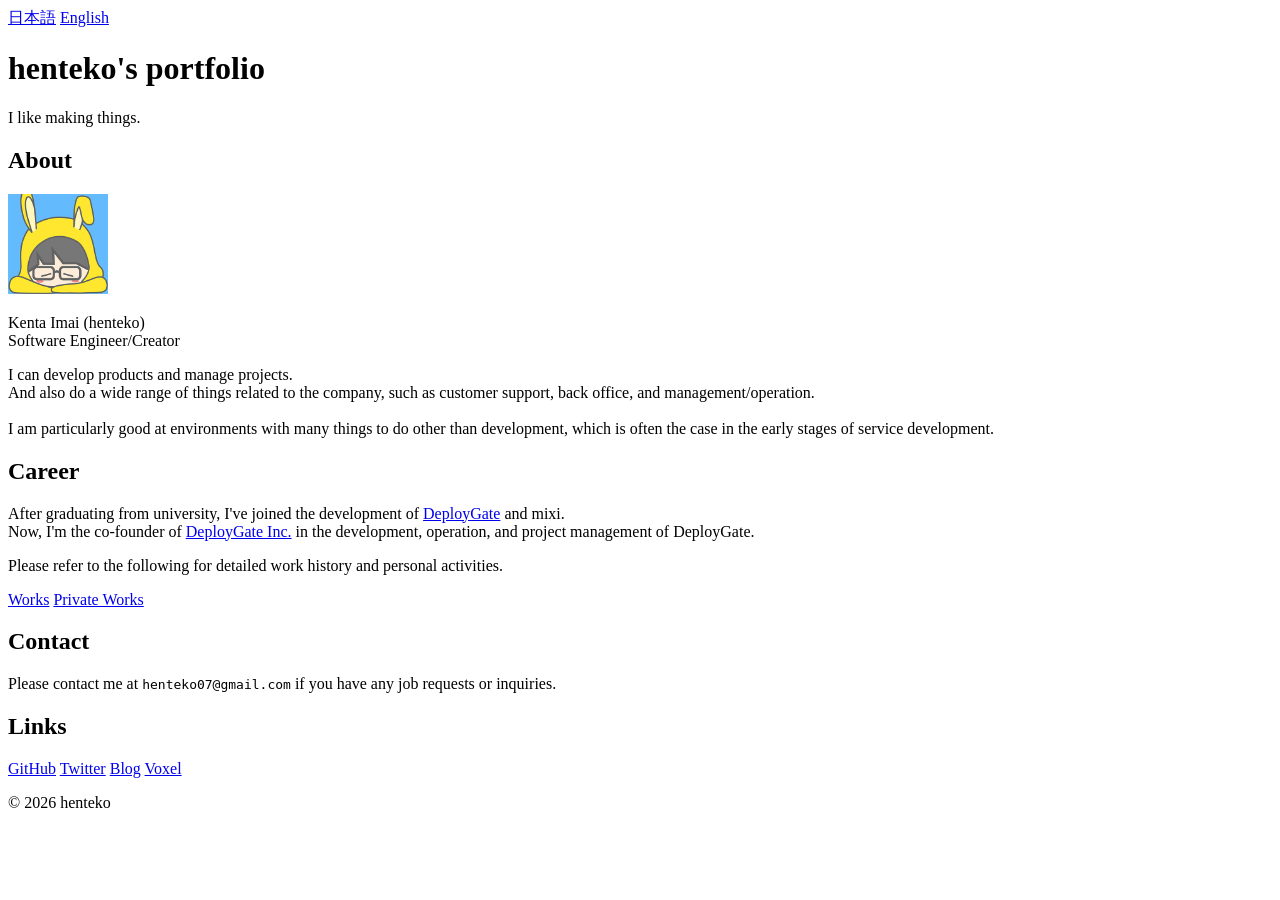
==== en/index.html @ 44bbf80c "indexの英訳追加" ====
<!DOCTYPE html>
<html lang="ja">
<head>
    <meta charset="UTF-8">
    <meta name="viewport" content="width=device-width, initial-scale=1.0">
    <meta property="og:url" content="https://henteko07.com/">
    <meta property="og:type" content="website">
    <meta property="og:image" content="https://henteko07.com/icon.png">
    <meta property="og:title" content="henteko's portfolio">
    <meta name="twitter:card" content="summary">
    <link rel="stylesheet" href="https://cdn.simplecss.org/simple.min.css">
    <title>henteko's portfolio</title>
</head>
<body>
  <header>
    <nav>
      <a href="/">日本語</a>
      <a href="/en">English</a>
    </nav>
    <h1>henteko's portfolio</h1>
    <p>I like making things.</p>
  </header>

  <main>
    <h2>About</h2>
    <p>
      <img src="/icon.png" width="100px" />
      <div>
        Kenta Imai (henteko)<br />
        Software Engineer/Creator
      </div>
    </p>
    <p>
      I can develop products and manage projects.<br />
      And also do a wide range of things related to the company, such as customer support, back office, and management/operation.<br/>
      <br/>
      I am particularly good at environments with many things to do other than development, which is often the case in the early stages of service development.
    </p>

    <h2>Career</h2>
    <p>
      After graduating from university, I've joined the development of <a href="https://deploygate.com/" target="_blank">DeployGate</a> and mixi.<br/>
      Now, I'm the co-founder of <a href="https://deploygate.com/about" target="_blank">DeployGate Inc.</a> in the development, operation, and project management of DeployGate.
    </p>
    <p>
      Please refer to the following for detailed work history and personal activities.
      <nav>
        <a href="/en/works.html" class="current">Works</a>
        <a href="/en/private_works.html">Private Works</a>
      </nav>
    </p>

    <h2>Contact</h2>
    Please contact me at <code>henteko07@gmail.com</code> if you have any job requests or inquiries.

    <h2>Links</h2>
    <nav>
      <a href="https://github.com/henteko" target="_blank">GitHub</a>
      <a href="https://twitter.com/henteko07" target="_blank">Twitter</a>
      <a href="https://medium.com/@henteko07" target="_blank">Blog</a>
      <a href="https://voxel.henteko07.com" target="_blank">Voxel</a>
    </nav>
  </main>

  <script>
    var year = new Date().getFullYear();
    var txt = document.createTextNode("© " + year + " henteko");
    var p = document.createElement('p');
    var footer = document.createElement('footer');

    p.appendChild(txt);
    footer.appendChild(p);
    document.body.appendChild(footer);
  </script>
</body>
</html>
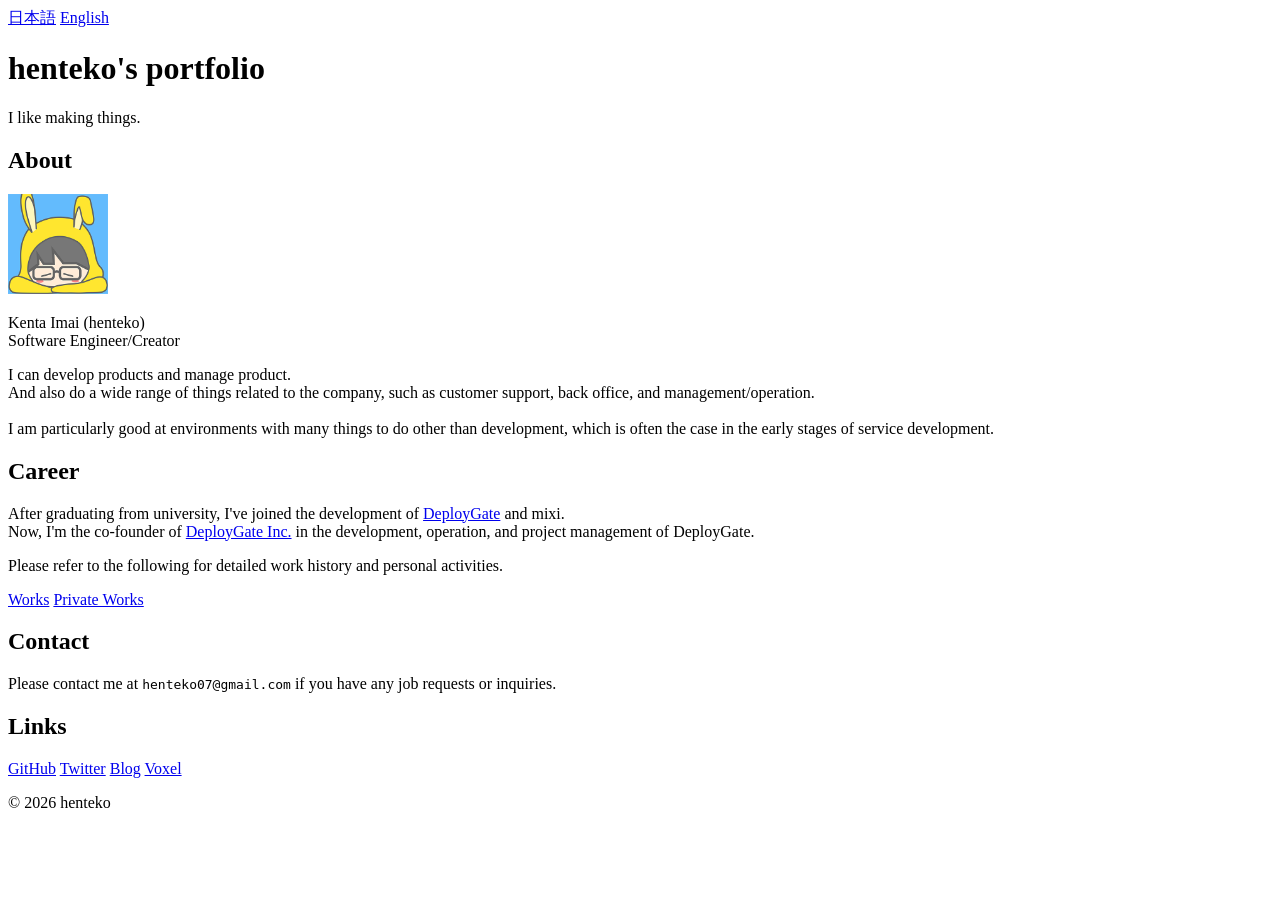
==== commit b9428e79: "Update index.html" ====
--- a/en/index.html
+++ b/en/index.html
@@ -31,7 +31,7 @@
       </div>
     </p>
     <p>
-      I can develop products and manage projects.<br />
+      I can develop products and manage product.<br />
       And also do a wide range of things related to the company, such as customer support, back office, and management/operation.<br/>
       <br/>
       I am particularly good at environments with many things to do other than development, which is often the case in the early stages of service development.
@@ -57,7 +57,7 @@
     <nav>
       <a href="https://github.com/henteko" target="_blank">GitHub</a>
       <a href="https://twitter.com/henteko07" target="_blank">Twitter</a>
-      <a href="https://medium.com/@henteko07" target="_blank">Blog</a>
+      <a href="https://blog.henteko07.com" target="_blank">Blog</a>
       <a href="https://voxel.henteko07.com" target="_blank">Voxel</a>
     </nav>
   </main>
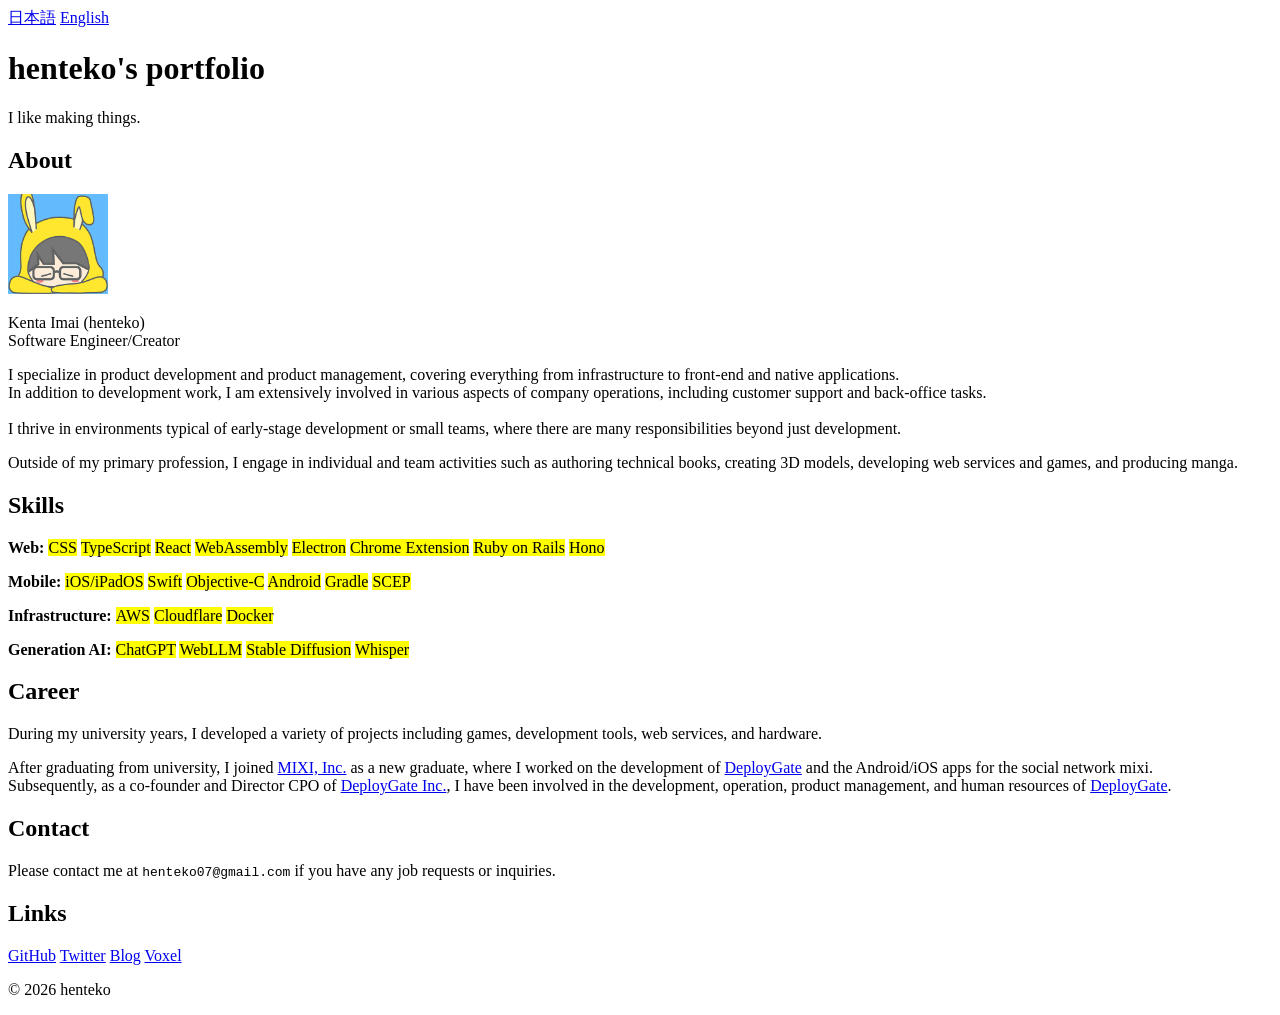
==== commit 075d0d42: "KOUSHIN" ====
--- a/en/index.html
+++ b/en/index.html
@@ -30,25 +30,45 @@
         Software Engineer/Creator
       </div>
     </p>
+    <p> I specialize in product development and product management, covering everything from infrastructure to front-end and native applications.<br/> In addition to development work, I am extensively involved in various aspects of company operations, including customer support and back-office tasks.<br/> <br/> I thrive in environments typical of early-stage development or small teams, where there are many responsibilities beyond just development. </p> <p> Outside of my primary profession, I engage in individual and team activities such as authoring technical books, creating 3D models, developing web services and games, and producing manga. </p>
+
+    <h2>Skills</h2>
     <p>
-      I can develop products and manage product.<br />
-      And also do a wide range of things related to the company, such as customer support, back office, and management/operation.<br/>
-      <br/>
-      I am particularly good at environments with many things to do other than development, which is often the case in the early stages of service development.
+      <strong>Web: </strong>
+      <mark>CSS</mark>
+      <mark>TypeScript</mark>
+      <mark>React</mark>
+      <mark>WebAssembly</mark>
+      <mark>Electron</mark>
+      <mark>Chrome Extension</mark>
+      <mark>Ruby on Rails</mark>
+      <mark>Hono</mark>
+    </p>
+    <p>
+      <strong>Mobile: </strong>
+      <mark>iOS/iPadOS</mark>
+      <mark>Swift</mark>
+      <mark>Objective-C</mark>
+      <mark>Android</mark>
+      <mark>Gradle</mark>
+      <mark>SCEP</mark>
+    </p>
+    <p>
+      <strong>Infrastructure: </strong>
+      <mark>AWS</mark>
+      <mark>Cloudflare</mark>
+      <mark>Docker</mark>
+    </p>
+    <p>
+      <strong>Generation AI: </strong>
+      <mark>ChatGPT</mark>
+      <mark>WebLLM</mark>
+      <mark>Stable Diffusion</mark>
+      <mark>Whisper</mark>
     </p>
 
     <h2>Career</h2>
-    <p>
-      After graduating from university, I've joined the development of <a href="https://deploygate.com/" target="_blank">DeployGate</a> and mixi.<br/>
-      Now, I'm the co-founder of <a href="https://deploygate.com/about" target="_blank">DeployGate Inc.</a> in the development, operation, and project management of DeployGate.
-    </p>
-    <p>
-      Please refer to the following for detailed work history and personal activities.
-      <nav>
-        <a href="/en/works.html" class="current">Works</a>
-        <a href="/en/private_works.html">Private Works</a>
-      </nav>
-    </p>
+    <p> During my university years, I developed a variety of projects including games, development tools, web services, and hardware.<br /> </p> <p> After graduating from university, I joined <a href="https://mixi.co.jp/" target="_blank">MIXI, Inc.</a> as a new graduate, where I worked on the development of <a href="https://deploygate.com/" target="_blank">DeployGate</a> and the Android/iOS apps for the social network mixi.<br /> Subsequently, as a co-founder and Director CPO of <a href="https://deploygate.com/about" target="_blank">DeployGate Inc.</a>, I have been involved in the development, operation, product management, and human resources of <a href="https://deploygate.com/" target="_blank">DeployGate</a>. </p>
 
     <h2>Contact</h2>
     Please contact me at <code>henteko07@gmail.com</code> if you have any job requests or inquiries.
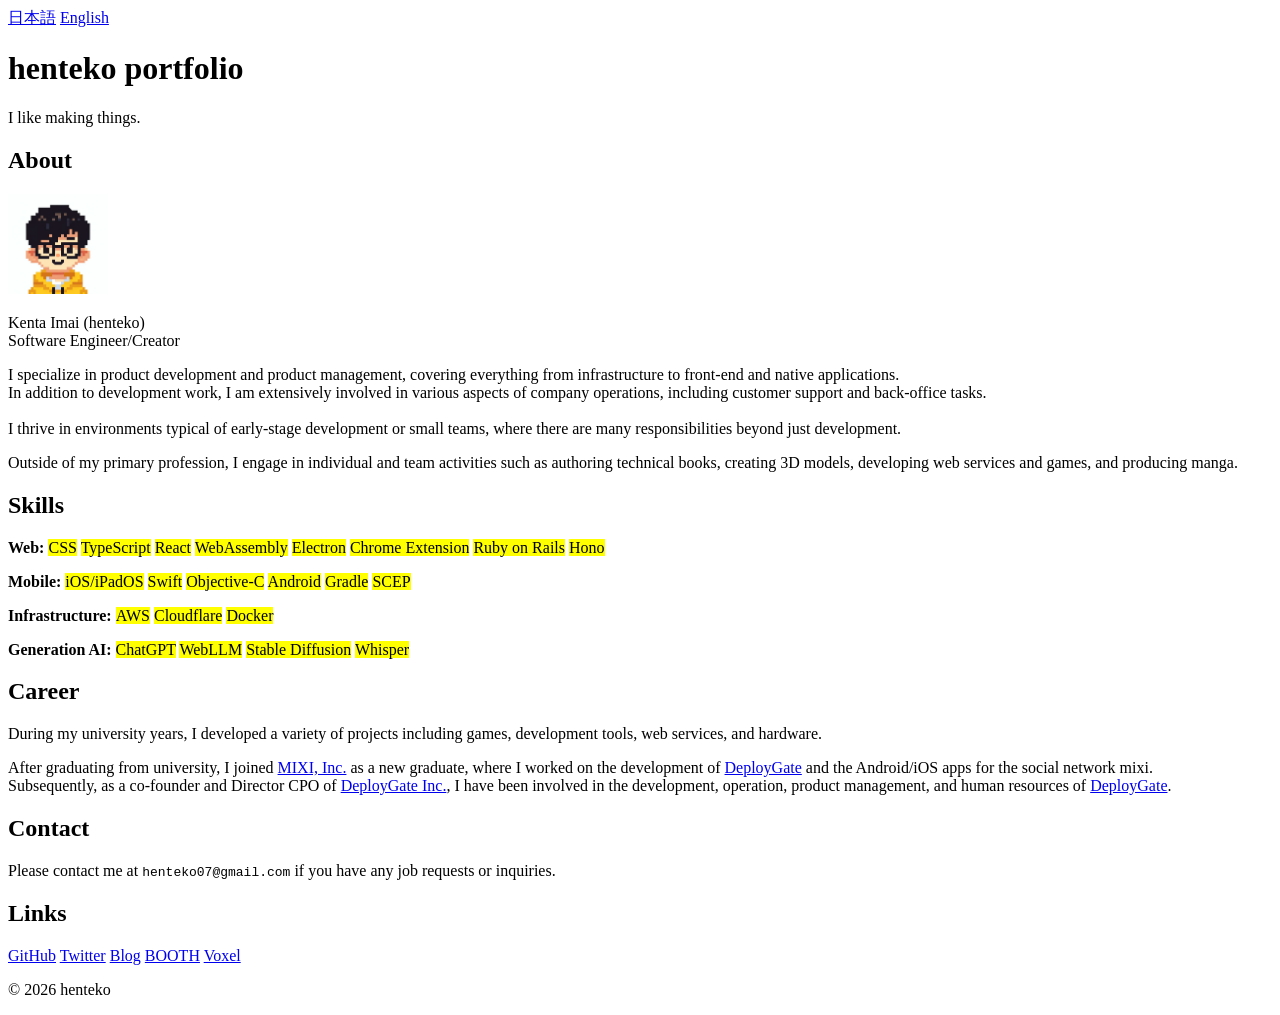
==== commit d76f5ec9: "add private index" ====
--- a/en/index.html
+++ b/en/index.html
@@ -6,10 +6,10 @@
     <meta property="og:url" content="https://henteko07.com/">
     <meta property="og:type" content="website">
     <meta property="og:image" content="https://henteko07.com/icon.png">
-    <meta property="og:title" content="henteko's portfolio">
+    <meta property="og:title" content="henteko portfolio">
     <meta name="twitter:card" content="summary">
     <link rel="stylesheet" href="https://cdn.simplecss.org/simple.min.css">
-    <title>henteko's portfolio</title>
+    <title>henteko portfolio</title>
 </head>
 <body>
   <header>
@@ -17,7 +17,7 @@
       <a href="/">日本語</a>
       <a href="/en">English</a>
     </nav>
-    <h1>henteko's portfolio</h1>
+    <h1>henteko portfolio</h1>
     <p>I like making things.</p>
   </header>
 
@@ -78,6 +78,7 @@
       <a href="https://github.com/henteko" target="_blank">GitHub</a>
       <a href="https://twitter.com/henteko07" target="_blank">Twitter</a>
       <a href="https://blog.henteko07.com" target="_blank">Blog</a>
+      <a href="https://miso-lab.booth.pm/" target="_blank">BOOTH</a>
       <a href="https://voxel.henteko07.com" target="_blank">Voxel</a>
     </nav>
   </main>
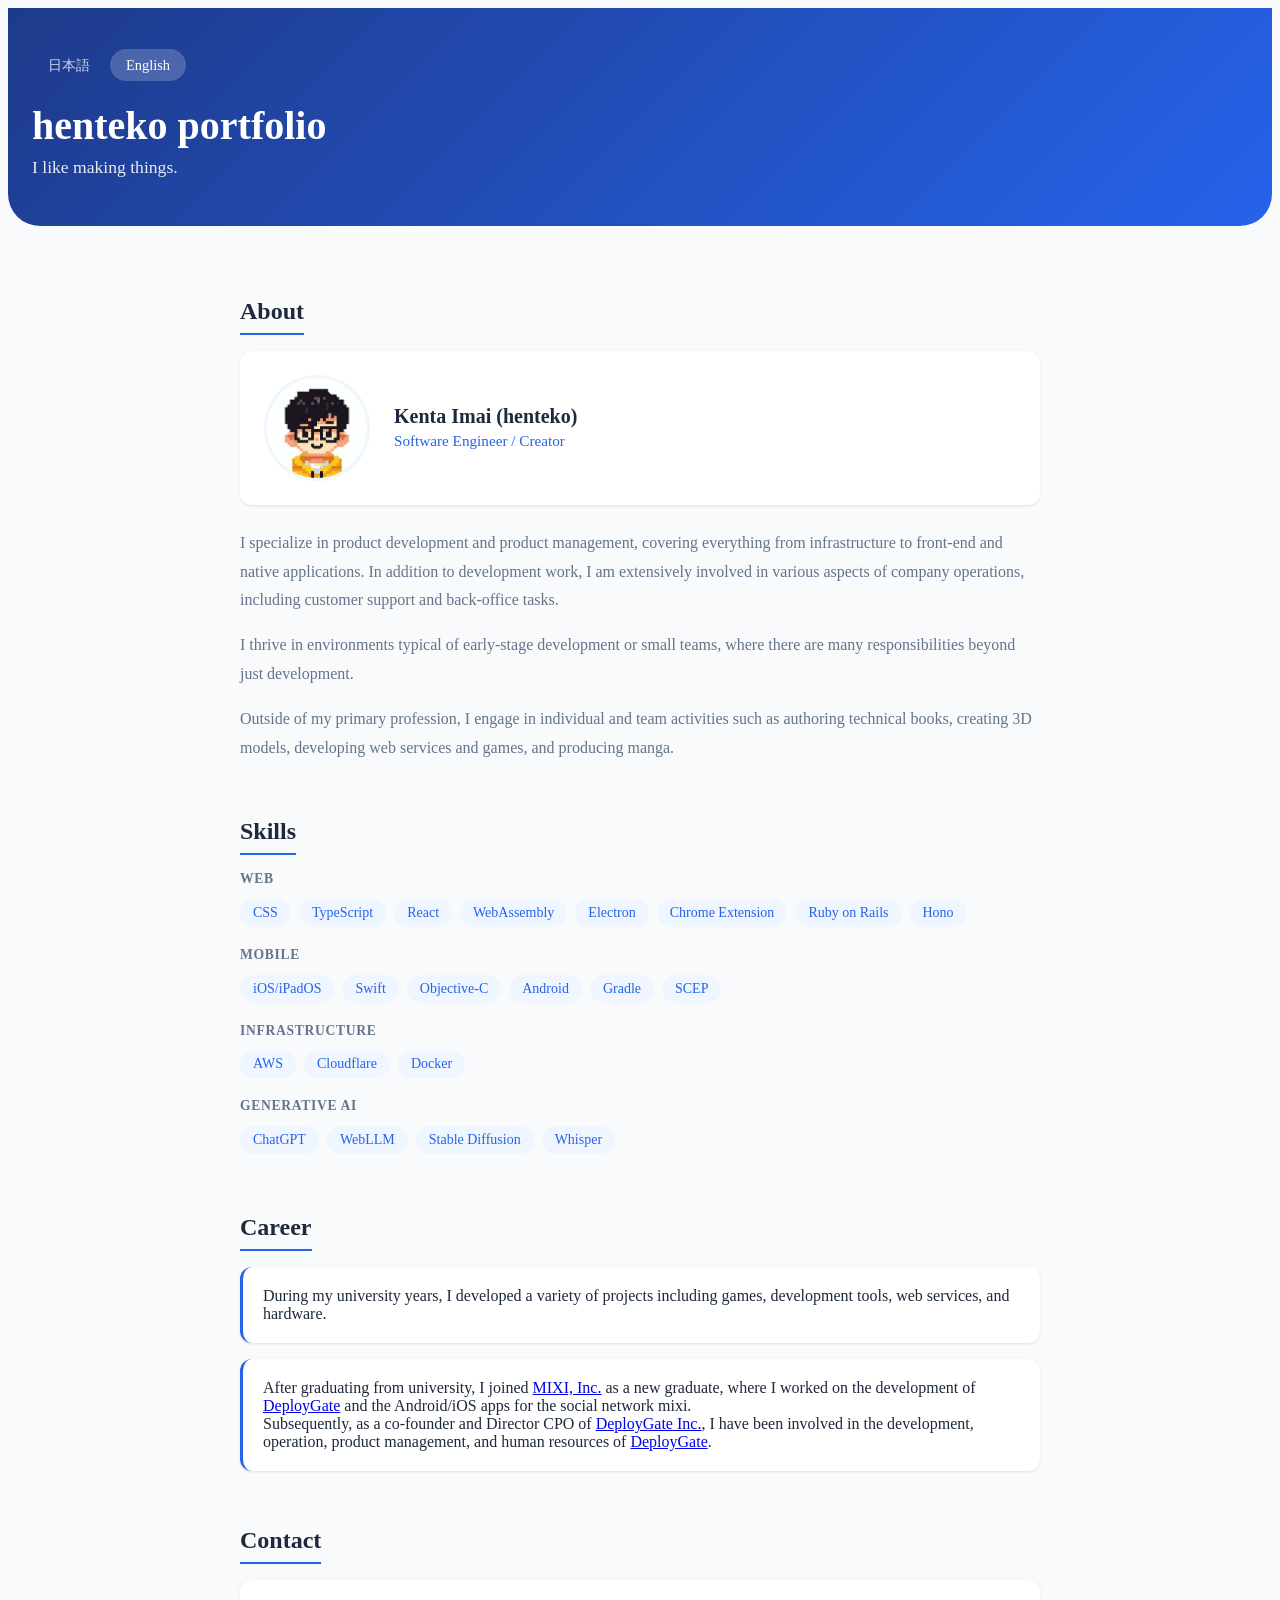
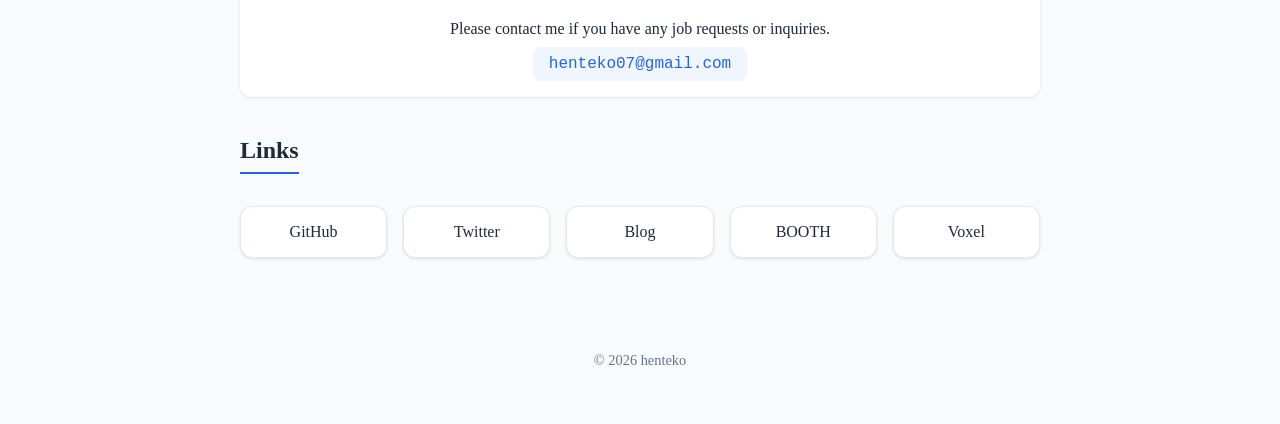
==== commit 595eb642: "Improve site design with modern, minimal styling - Add custom CSS with blue accent color scheme - Re" ====
--- a/en/index.html
+++ b/en/index.html
@@ -1,5 +1,5 @@
 <!DOCTYPE html>
-<html lang="ja">
+<html lang="en">
 <head>
     <meta charset="UTF-8">
     <meta name="viewport" content="width=device-width, initial-scale=1.0">
@@ -9,13 +9,14 @@
     <meta property="og:title" content="henteko portfolio">
     <meta name="twitter:card" content="summary">
     <link rel="stylesheet" href="https://cdn.simplecss.org/simple.min.css">
+    <link rel="stylesheet" href="/style.css">
     <title>henteko portfolio</title>
 </head>
 <body>
   <header>
     <nav>
       <a href="/">日本語</a>
-      <a href="/en">English</a>
+      <a href="/en" class="current">English</a>
     </nav>
     <h1>henteko portfolio</h1>
     <p>I like making things.</p>
@@ -23,18 +24,27 @@
 
   <main>
     <h2>About</h2>
-    <p>
-      <img src="/icon.png" width="100px" />
-      <div>
-        Kenta Imai (henteko)<br />
-        Software Engineer/Creator
+    <div class="profile-card">
+      <img src="/icon.png" alt="henteko" />
+      <div class="profile-info">
+        <p class="profile-name">Kenta Imai (henteko)</p>
+        <p class="profile-title">Software Engineer / Creator</p>
       </div>
+    </div>
+    <p class="description">
+      I specialize in product development and product management, covering everything from infrastructure to front-end and native applications.
+      In addition to development work, I am extensively involved in various aspects of company operations, including customer support and back-office tasks.
     </p>
-    <p> I specialize in product development and product management, covering everything from infrastructure to front-end and native applications.<br/> In addition to development work, I am extensively involved in various aspects of company operations, including customer support and back-office tasks.<br/> <br/> I thrive in environments typical of early-stage development or small teams, where there are many responsibilities beyond just development. </p> <p> Outside of my primary profession, I engage in individual and team activities such as authoring technical books, creating 3D models, developing web services and games, and producing manga. </p>
+    <p class="description">
+      I thrive in environments typical of early-stage development or small teams, where there are many responsibilities beyond just development.
+    </p>
+    <p class="description">
+      Outside of my primary profession, I engage in individual and team activities such as authoring technical books, creating 3D models, developing web services and games, and producing manga.
+    </p>
 
     <h2>Skills</h2>
-    <p>
-      <strong>Web: </strong>
+    <div class="skills-category">
+      <strong>Web</strong>
       <mark>CSS</mark>
       <mark>TypeScript</mark>
       <mark>React</mark>
@@ -43,44 +53,55 @@
       <mark>Chrome Extension</mark>
       <mark>Ruby on Rails</mark>
       <mark>Hono</mark>
-    </p>
-    <p>
-      <strong>Mobile: </strong>
+    </div>
+    <div class="skills-category">
+      <strong>Mobile</strong>
       <mark>iOS/iPadOS</mark>
       <mark>Swift</mark>
       <mark>Objective-C</mark>
       <mark>Android</mark>
       <mark>Gradle</mark>
       <mark>SCEP</mark>
-    </p>
-    <p>
-      <strong>Infrastructure: </strong>
+    </div>
+    <div class="skills-category">
+      <strong>Infrastructure</strong>
       <mark>AWS</mark>
       <mark>Cloudflare</mark>
       <mark>Docker</mark>
-    </p>
-    <p>
-      <strong>Generation AI: </strong>
+    </div>
+    <div class="skills-category">
+      <strong>Generative AI</strong>
       <mark>ChatGPT</mark>
       <mark>WebLLM</mark>
       <mark>Stable Diffusion</mark>
       <mark>Whisper</mark>
-    </p>
+    </div>
 
     <h2>Career</h2>
-    <p> During my university years, I developed a variety of projects including games, development tools, web services, and hardware.<br /> </p> <p> After graduating from university, I joined <a href="https://mixi.co.jp/" target="_blank">MIXI, Inc.</a> as a new graduate, where I worked on the development of <a href="https://deploygate.com/" target="_blank">DeployGate</a> and the Android/iOS apps for the social network mixi.<br /> Subsequently, as a co-founder and Director CPO of <a href="https://deploygate.com/about" target="_blank">DeployGate Inc.</a>, I have been involved in the development, operation, product management, and human resources of <a href="https://deploygate.com/" target="_blank">DeployGate</a>. </p>
+    <div class="career-item">
+      <p>During my university years, I developed a variety of projects including games, development tools, web services, and hardware.</p>
+    </div>
+    <div class="career-item">
+      <p>
+        After graduating from university, I joined <a href="https://mixi.co.jp/" target="_blank">MIXI, Inc.</a> as a new graduate, where I worked on the development of <a href="https://deploygate.com/" target="_blank">DeployGate</a> and the Android/iOS apps for the social network mixi.<br />
+        Subsequently, as a co-founder and Director CPO of <a href="https://deploygate.com/about" target="_blank">DeployGate Inc.</a>, I have been involved in the development, operation, product management, and human resources of <a href="https://deploygate.com/" target="_blank">DeployGate</a>.
+      </p>
+    </div>
 
     <h2>Contact</h2>
-    Please contact me at <code>henteko07@gmail.com</code> if you have any job requests or inquiries.
+    <div class="contact-box">
+      <p>Please contact me if you have any job requests or inquiries.</p>
+      <code>henteko07@gmail.com</code>
+    </div>
 
     <h2>Links</h2>
-    <nav>
+    <div class="links-grid">
       <a href="https://github.com/henteko" target="_blank">GitHub</a>
       <a href="https://twitter.com/henteko07" target="_blank">Twitter</a>
       <a href="https://blog.henteko07.com" target="_blank">Blog</a>
       <a href="https://miso-lab.booth.pm/" target="_blank">BOOTH</a>
       <a href="https://voxel.henteko07.com" target="_blank">Voxel</a>
-    </nav>
+    </div>
   </main>
 
   <script>
--- a/style.css
+++ b/style.css
@@ -0,0 +1,269 @@
+/* Modern Simple Portfolio Styles */
+
+:root {
+  --accent: #2563eb;
+  --accent-light: #3b82f6;
+  --accent-bg: #eff6ff;
+  --text-main: #1e293b;
+  --text-secondary: #64748b;
+  --bg-main: #ffffff;
+  --bg-secondary: #f8fafc;
+  --border: #e2e8f0;
+  --shadow: 0 1px 3px rgba(0, 0, 0, 0.1);
+  --shadow-lg: 0 10px 40px rgba(0, 0, 0, 0.1);
+  --radius: 12px;
+}
+
+/* Override Simple.css variables */
+:root {
+  --accent: #2563eb;
+  --accent-hover: #1d4ed8;
+}
+
+body {
+  background: var(--bg-secondary);
+  color: var(--text-main);
+}
+
+/* Header */
+header {
+  background: linear-gradient(135deg, #1e3a8a 0%, #2563eb 100%);
+  color: white;
+  padding: 3rem 1.5rem;
+  margin-bottom: 2rem;
+  border-radius: 0 0 2rem 2rem;
+}
+
+header h1 {
+  color: white;
+  font-size: 2.5rem;
+  font-weight: 700;
+  margin-bottom: 0.5rem;
+}
+
+header p {
+  color: rgba(255, 255, 255, 0.9);
+  font-size: 1.1rem;
+  margin: 0;
+}
+
+header nav {
+  margin-bottom: 1.5rem;
+}
+
+header nav a {
+  color: rgba(255, 255, 255, 0.8);
+  text-decoration: none;
+  padding: 0.5rem 1rem;
+  border-radius: 2rem;
+  transition: all 0.2s ease;
+  font-size: 0.9rem;
+}
+
+header nav a:hover,
+header nav a.current {
+  background: rgba(255, 255, 255, 0.2);
+  color: white;
+}
+
+/* Main content */
+main {
+  max-width: 800px;
+  margin: 0 auto;
+  padding: 0 1.5rem 3rem;
+}
+
+/* Section headings */
+h2 {
+  color: var(--text-main);
+  font-size: 1.5rem;
+  font-weight: 600;
+  margin-top: 2.5rem;
+  margin-bottom: 1rem;
+  padding-bottom: 0.5rem;
+  border-bottom: 2px solid var(--accent);
+  display: inline-block;
+}
+
+/* About section - Profile card */
+.profile-card {
+  display: flex;
+  align-items: center;
+  gap: 1.5rem;
+  background: var(--bg-main);
+  padding: 1.5rem;
+  border-radius: var(--radius);
+  box-shadow: var(--shadow);
+  margin-bottom: 1.5rem;
+}
+
+.profile-card img {
+  width: 100px;
+  height: 100px;
+  border-radius: 50%;
+  object-fit: cover;
+  border: 3px solid var(--accent-bg);
+}
+
+.profile-card .profile-info {
+  flex: 1;
+}
+
+.profile-card .profile-name {
+  font-size: 1.25rem;
+  font-weight: 600;
+  color: var(--text-main);
+  margin: 0 0 0.25rem 0;
+}
+
+.profile-card .profile-title {
+  color: var(--accent);
+  font-size: 0.95rem;
+  margin: 0;
+}
+
+/* Skills section */
+.skills-category {
+  margin-bottom: 1rem;
+}
+
+.skills-category strong {
+  display: block;
+  color: var(--text-secondary);
+  font-size: 0.85rem;
+  text-transform: uppercase;
+  letter-spacing: 0.05em;
+  margin-bottom: 0.5rem;
+}
+
+mark {
+  background: var(--accent-bg);
+  color: var(--accent);
+  padding: 0.3rem 0.75rem;
+  border-radius: 2rem;
+  font-size: 0.875rem;
+  margin: 0.25rem 0.25rem 0.25rem 0;
+  display: inline-block;
+  border: 1px solid transparent;
+  transition: all 0.2s ease;
+}
+
+mark:hover {
+  border-color: var(--accent);
+  transform: translateY(-1px);
+}
+
+/* Career section */
+.career-item {
+  background: var(--bg-main);
+  padding: 1.25rem;
+  border-radius: var(--radius);
+  box-shadow: var(--shadow);
+  margin-bottom: 1rem;
+  border-left: 3px solid var(--accent);
+}
+
+.career-item p {
+  margin: 0;
+}
+
+.career-item h3 {
+  color: var(--accent);
+  font-size: 1rem;
+  font-weight: 600;
+  margin: 0 0 0.25rem 0;
+}
+
+.career-item .career-role {
+  color: var(--text-secondary);
+  font-size: 0.9rem;
+  margin-bottom: 0.75rem;
+}
+
+/* Contact section */
+.contact-box {
+  background: var(--bg-main);
+  padding: 1.5rem;
+  border-radius: var(--radius);
+  box-shadow: var(--shadow);
+  text-align: center;
+}
+
+.contact-box code {
+  background: var(--accent-bg);
+  color: var(--accent);
+  padding: 0.5rem 1rem;
+  border-radius: 0.5rem;
+  font-size: 1rem;
+}
+
+/* Links section */
+.links-grid {
+  display: grid;
+  grid-template-columns: repeat(auto-fit, minmax(140px, 1fr));
+  gap: 1rem;
+  margin-top: 1rem;
+}
+
+.links-grid a {
+  display: flex;
+  align-items: center;
+  justify-content: center;
+  gap: 0.5rem;
+  background: var(--bg-main);
+  color: var(--text-main);
+  text-decoration: none;
+  padding: 1rem;
+  border-radius: var(--radius);
+  box-shadow: var(--shadow);
+  font-weight: 500;
+  transition: all 0.2s ease;
+  border: 1px solid var(--border);
+}
+
+.links-grid a:hover {
+  transform: translateY(-2px);
+  box-shadow: var(--shadow-lg);
+  border-color: var(--accent);
+  color: var(--accent);
+}
+
+/* Footer */
+footer {
+  text-align: center;
+  padding: 2rem;
+  color: var(--text-secondary);
+  font-size: 0.9rem;
+}
+
+/* Responsive adjustments */
+@media (max-width: 600px) {
+  header {
+    padding: 2rem 1rem;
+    border-radius: 0 0 1.5rem 1.5rem;
+  }
+
+  header h1 {
+    font-size: 2rem;
+  }
+
+  .profile-card {
+    flex-direction: column;
+    text-align: center;
+  }
+
+  .links-grid {
+    grid-template-columns: repeat(2, 1fr);
+  }
+}
+
+/* Smooth transitions */
+a, mark, button {
+  transition: all 0.2s ease;
+}
+
+/* Description text styling */
+.description {
+  color: var(--text-secondary);
+  line-height: 1.8;
+}
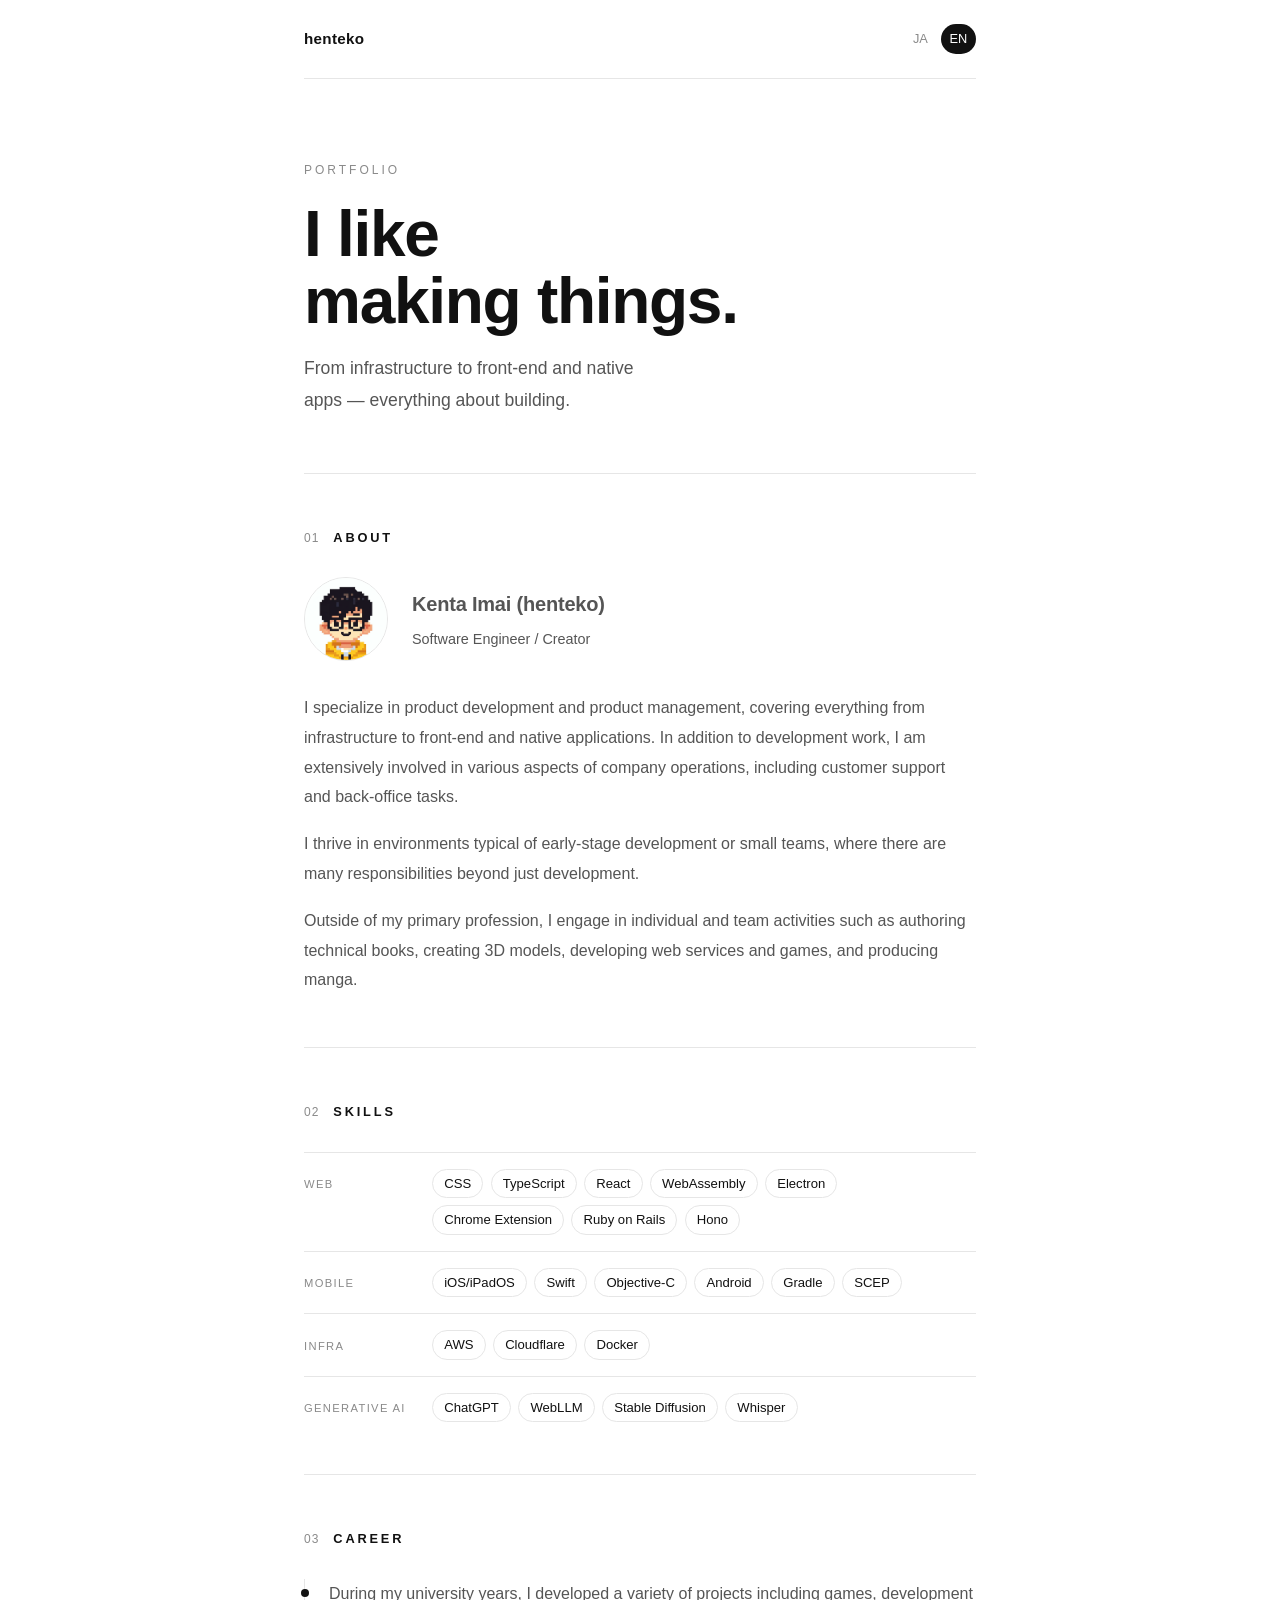
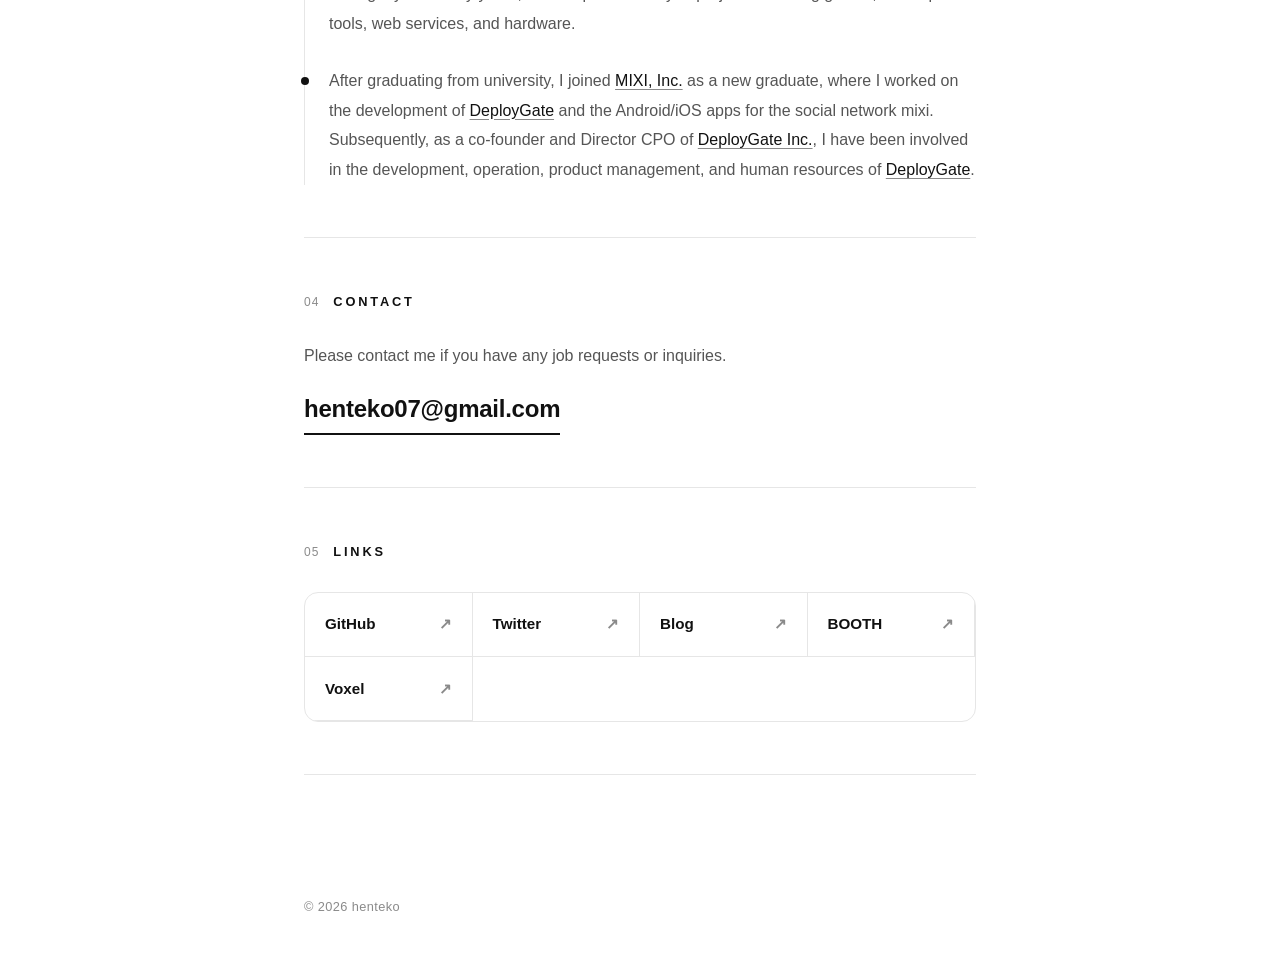
==== commit 44ca5fac: "デザイン調整" ====
--- a/en/index.html
+++ b/en/index.html
@@ -3,116 +3,140 @@
 <head>
     <meta charset="UTF-8">
     <meta name="viewport" content="width=device-width, initial-scale=1.0">
+    <meta name="description" content="Portfolio of henteko (Kenta Imai). Software Engineer / Creator.">
     <meta property="og:url" content="https://henteko07.com/">
     <meta property="og:type" content="website">
     <meta property="og:image" content="https://henteko07.com/icon.png">
     <meta property="og:title" content="henteko portfolio">
     <meta name="twitter:card" content="summary">
-    <link rel="stylesheet" href="https://cdn.simplecss.org/simple.min.css">
     <link rel="stylesheet" href="/style.css">
     <title>henteko portfolio</title>
 </head>
 <body>
-  <header>
-    <nav>
-      <a href="/">日本語</a>
-      <a href="/en" class="current">English</a>
-    </nav>
-    <h1>henteko portfolio</h1>
-    <p>I like making things.</p>
-  </header>
+  <div class="wrap">
+    <header class="topbar">
+      <a href="/en" class="brand">henteko</a>
+      <nav class="lang">
+        <a href="/">JA</a>
+        <a href="/en" class="current">EN</a>
+      </nav>
+    </header>
 
-  <main>
-    <h2>About</h2>
-    <div class="profile-card">
-      <img src="/icon.png" alt="henteko" />
-      <div class="profile-info">
-        <p class="profile-name">Kenta Imai (henteko)</p>
-        <p class="profile-title">Software Engineer / Creator</p>
-      </div>
-    </div>
-    <p class="description">
-      I specialize in product development and product management, covering everything from infrastructure to front-end and native applications.
-      In addition to development work, I am extensively involved in various aspects of company operations, including customer support and back-office tasks.
-    </p>
-    <p class="description">
-      I thrive in environments typical of early-stage development or small teams, where there are many responsibilities beyond just development.
-    </p>
-    <p class="description">
-      Outside of my primary profession, I engage in individual and team activities such as authoring technical books, creating 3D models, developing web services and games, and producing manga.
-    </p>
+    <section class="hero">
+      <p class="eyebrow">Portfolio</p>
+      <h1>I like<br>making things.</h1>
+      <p class="tagline">From infrastructure to front-end and native apps — everything about building.</p>
+    </section>
 
-    <h2>Skills</h2>
-    <div class="skills-category">
-      <strong>Web</strong>
-      <mark>CSS</mark>
-      <mark>TypeScript</mark>
-      <mark>React</mark>
-      <mark>WebAssembly</mark>
-      <mark>Electron</mark>
-      <mark>Chrome Extension</mark>
-      <mark>Ruby on Rails</mark>
-      <mark>Hono</mark>
-    </div>
-    <div class="skills-category">
-      <strong>Mobile</strong>
-      <mark>iOS/iPadOS</mark>
-      <mark>Swift</mark>
-      <mark>Objective-C</mark>
-      <mark>Android</mark>
-      <mark>Gradle</mark>
-      <mark>SCEP</mark>
-    </div>
-    <div class="skills-category">
-      <strong>Infrastructure</strong>
-      <mark>AWS</mark>
-      <mark>Cloudflare</mark>
-      <mark>Docker</mark>
-    </div>
-    <div class="skills-category">
-      <strong>Generative AI</strong>
-      <mark>ChatGPT</mark>
-      <mark>WebLLM</mark>
-      <mark>Stable Diffusion</mark>
-      <mark>Whisper</mark>
-    </div>
+    <main>
+      <section class="about">
+        <div class="section-head">
+          <span class="idx">01</span>
+          <h2>About</h2>
+        </div>
+        <div class="profile">
+          <img src="/icon.png" alt="henteko" />
+          <div>
+            <p class="name">Kenta Imai (henteko)</p>
+            <p class="role">Software Engineer / Creator</p>
+          </div>
+        </div>
+        <p>I specialize in product development and product management, covering everything from infrastructure to front-end and native applications. In addition to development work, I am extensively involved in various aspects of company operations, including customer support and back-office tasks.</p>
+        <p>I thrive in environments typical of early-stage development or small teams, where there are many responsibilities beyond just development.</p>
+        <p>Outside of my primary profession, I engage in individual and team activities such as authoring technical books, creating 3D models, developing web services and games, and producing manga.</p>
+      </section>
 
-    <h2>Career</h2>
-    <div class="career-item">
-      <p>During my university years, I developed a variety of projects including games, development tools, web services, and hardware.</p>
-    </div>
-    <div class="career-item">
-      <p>
-        After graduating from university, I joined <a href="https://mixi.co.jp/" target="_blank">MIXI, Inc.</a> as a new graduate, where I worked on the development of <a href="https://deploygate.com/" target="_blank">DeployGate</a> and the Android/iOS apps for the social network mixi.<br />
-        Subsequently, as a co-founder and Director CPO of <a href="https://deploygate.com/about" target="_blank">DeployGate Inc.</a>, I have been involved in the development, operation, product management, and human resources of <a href="https://deploygate.com/" target="_blank">DeployGate</a>.
-      </p>
-    </div>
+      <section class="skills">
+        <div class="section-head">
+          <span class="idx">02</span>
+          <h2>Skills</h2>
+        </div>
+        <div class="skill-group">
+          <span class="label">Web</span>
+          <div class="tags">
+            <span>CSS</span>
+            <span>TypeScript</span>
+            <span>React</span>
+            <span>WebAssembly</span>
+            <span>Electron</span>
+            <span>Chrome Extension</span>
+            <span>Ruby on Rails</span>
+            <span>Hono</span>
+          </div>
+        </div>
+        <div class="skill-group">
+          <span class="label">Mobile</span>
+          <div class="tags">
+            <span>iOS/iPadOS</span>
+            <span>Swift</span>
+            <span>Objective-C</span>
+            <span>Android</span>
+            <span>Gradle</span>
+            <span>SCEP</span>
+          </div>
+        </div>
+        <div class="skill-group">
+          <span class="label">Infra</span>
+          <div class="tags">
+            <span>AWS</span>
+            <span>Cloudflare</span>
+            <span>Docker</span>
+          </div>
+        </div>
+        <div class="skill-group">
+          <span class="label">Generative AI</span>
+          <div class="tags">
+            <span>ChatGPT</span>
+            <span>WebLLM</span>
+            <span>Stable Diffusion</span>
+            <span>Whisper</span>
+          </div>
+        </div>
+      </section>
 
-    <h2>Contact</h2>
-    <div class="contact-box">
-      <p>Please contact me if you have any job requests or inquiries.</p>
-      <code>henteko07@gmail.com</code>
-    </div>
+      <section class="career">
+        <div class="section-head">
+          <span class="idx">03</span>
+          <h2>Career</h2>
+        </div>
+        <div class="career-item">
+          <p>During my university years, I developed a variety of projects including games, development tools, web services, and hardware.</p>
+        </div>
+        <div class="career-item">
+          <p>After graduating from university, I joined <a href="https://mixi.co.jp/" target="_blank" rel="noopener">MIXI, Inc.</a> as a new graduate, where I worked on the development of <a href="https://deploygate.com/" target="_blank" rel="noopener">DeployGate</a> and the Android/iOS apps for the social network mixi. Subsequently, as a co-founder and Director CPO of <a href="https://deploygate.com/about" target="_blank" rel="noopener">DeployGate Inc.</a>, I have been involved in the development, operation, product management, and human resources of <a href="https://deploygate.com/" target="_blank" rel="noopener">DeployGate</a>.</p>
+        </div>
+      </section>
 
-    <h2>Links</h2>
-    <div class="links-grid">
-      <a href="https://github.com/henteko" target="_blank">GitHub</a>
-      <a href="https://twitter.com/henteko07" target="_blank">Twitter</a>
-      <a href="https://blog.henteko07.com" target="_blank">Blog</a>
-      <a href="https://miso-lab.booth.pm/" target="_blank">BOOTH</a>
-      <a href="https://voxel.henteko07.com" target="_blank">Voxel</a>
-    </div>
-  </main>
+      <section class="contact">
+        <div class="section-head">
+          <span class="idx">04</span>
+          <h2>Contact</h2>
+        </div>
+        <p>Please contact me if you have any job requests or inquiries.</p>
+        <a class="mail" href="mailto:henteko07@gmail.com">henteko07@gmail.com</a>
+      </section>
+
+      <section class="links-section">
+        <div class="section-head">
+          <span class="idx">05</span>
+          <h2>Links</h2>
+        </div>
+        <nav class="links">
+          <a href="https://github.com/henteko" target="_blank" rel="noopener">GitHub <span class="arrow">↗</span></a>
+          <a href="https://twitter.com/henteko07" target="_blank" rel="noopener">Twitter <span class="arrow">↗</span></a>
+          <a href="https://blog.henteko07.com" target="_blank" rel="noopener">Blog <span class="arrow">↗</span></a>
+          <a href="https://miso-lab.booth.pm/" target="_blank" rel="noopener">BOOTH <span class="arrow">↗</span></a>
+          <a href="https://voxel.henteko07.com" target="_blank" rel="noopener">Voxel <span class="arrow">↗</span></a>
+        </nav>
+      </section>
+    </main>
+
+    <footer id="footer"></footer>
+  </div>
 
   <script>
     var year = new Date().getFullYear();
-    var txt = document.createTextNode("© " + year + " henteko");
-    var p = document.createElement('p');
-    var footer = document.createElement('footer');
-
-    p.appendChild(txt);
-    footer.appendChild(p);
-    document.body.appendChild(footer);
+    document.getElementById('footer').textContent = "© " + year + " henteko";
   </script>
 </body>
 </html>
--- a/style.css
+++ b/style.css
@@ -1,269 +1,384 @@
-/* Modern Simple Portfolio Styles */
+/* ============================================================
+   henteko portfolio — monochrome / minimal
+   ============================================================ */
 
 :root {
-  --accent: #2563eb;
-  --accent-light: #3b82f6;
-  --accent-bg: #eff6ff;
-  --text-main: #1e293b;
-  --text-secondary: #64748b;
-  --bg-main: #ffffff;
-  --bg-secondary: #f8fafc;
-  --border: #e2e8f0;
-  --shadow: 0 1px 3px rgba(0, 0, 0, 0.1);
-  --shadow-lg: 0 10px 40px rgba(0, 0, 0, 0.1);
-  --radius: 12px;
-}
-
-/* Override Simple.css variables */
-:root {
-  --accent: #2563eb;
-  --accent-hover: #1d4ed8;
+  --ink: #111111;
+  --ink-soft: #555555;
+  --ink-faint: #8a8a8a;
+  --line: #e6e6e6;
+  --paper: #ffffff;
+  --paper-soft: #fafafa;
+
+  --max: 720px;
+  --ease: cubic-bezier(0.22, 1, 0.36, 1);
+}
+
+* {
+  box-sizing: border-box;
+}
+
+html {
+  -webkit-text-size-adjust: 100%;
 }
 
 body {
-  background: var(--bg-secondary);
-  color: var(--text-main);
-}
-
-/* Header */
-header {
-  background: linear-gradient(135deg, #1e3a8a 0%, #2563eb 100%);
-  color: white;
-  padding: 3rem 1.5rem;
-  margin-bottom: 2rem;
-  border-radius: 0 0 2rem 2rem;
-}
-
-header h1 {
-  color: white;
-  font-size: 2.5rem;
+  margin: 0;
+  background: var(--paper);
+  color: var(--ink);
+  font-family: -apple-system, BlinkMacSystemFont, "Helvetica Neue",
+    "Hiragino Sans", "Hiragino Kaku Gothic ProN", "Noto Sans JP", Meiryo,
+    sans-serif;
+  font-size: 16px;
+  line-height: 1.85;
+  font-feature-settings: "palt" 1;
+  -webkit-font-smoothing: antialiased;
+  text-rendering: optimizeLegibility;
+}
+
+::selection {
+  background: var(--ink);
+  color: var(--paper);
+}
+
+a {
+  color: var(--ink);
+}
+
+/* ---------- layout ---------- */
+
+.wrap {
+  max-width: var(--max);
+  margin: 0 auto;
+  padding: 0 1.5rem;
+}
+
+/* ---------- top bar ---------- */
+
+.topbar {
+  display: flex;
+  align-items: center;
+  justify-content: space-between;
+  padding: 1.5rem 0;
+  border-bottom: 1px solid var(--line);
+}
+
+.topbar .brand {
   font-weight: 700;
-  margin-bottom: 0.5rem;
-}
-
-header p {
-  color: rgba(255, 255, 255, 0.9);
+  letter-spacing: 0.02em;
+  text-decoration: none;
+  font-size: 0.95rem;
+}
+
+.lang {
+  display: flex;
+  gap: 0.25rem;
+  font-size: 0.8rem;
+  font-variant-numeric: tabular-nums;
+}
+
+.lang a {
+  text-decoration: none;
+  color: var(--ink-faint);
+  padding: 0.2rem 0.55rem;
+  border-radius: 999px;
+  transition: color 0.25s var(--ease), background 0.25s var(--ease);
+}
+
+.lang a:hover {
+  color: var(--ink);
+}
+
+.lang a.current {
+  color: var(--paper);
+  background: var(--ink);
+}
+
+/* ---------- hero ---------- */
+
+.hero {
+  padding: 5rem 0 3.5rem;
+  border-bottom: 1px solid var(--line);
+}
+
+.hero .eyebrow {
+  font-size: 0.75rem;
+  letter-spacing: 0.25em;
+  text-transform: uppercase;
+  color: var(--ink-faint);
+  margin: 0 0 1.25rem;
+}
+
+.hero h1 {
+  font-size: clamp(2.4rem, 7vw, 4rem);
+  line-height: 1.05;
+  letter-spacing: -0.02em;
+  font-weight: 800;
+  margin: 0 0 1rem;
+}
+
+.hero .tagline {
   font-size: 1.1rem;
-  margin: 0;
-}
-
-header nav {
-  margin-bottom: 1.5rem;
-}
-
-header nav a {
-  color: rgba(255, 255, 255, 0.8);
-  text-decoration: none;
-  padding: 0.5rem 1rem;
-  border-radius: 2rem;
-  transition: all 0.2s ease;
-  font-size: 0.9rem;
-}
-
-header nav a:hover,
-header nav a.current {
-  background: rgba(255, 255, 255, 0.2);
-  color: white;
-}
-
-/* Main content */
+  color: var(--ink-soft);
+  margin: 0;
+  max-width: 34ch;
+}
+
+/* ---------- sections ---------- */
+
 main {
-  max-width: 800px;
-  margin: 0 auto;
-  padding: 0 1.5rem 3rem;
-}
-
-/* Section headings */
-h2 {
-  color: var(--text-main);
-  font-size: 1.5rem;
-  font-weight: 600;
-  margin-top: 2.5rem;
-  margin-bottom: 1rem;
-  padding-bottom: 0.5rem;
-  border-bottom: 2px solid var(--accent);
-  display: inline-block;
-}
-
-/* About section - Profile card */
-.profile-card {
+  padding-bottom: 5rem;
+}
+
+section {
+  padding: 3.25rem 0;
+  border-bottom: 1px solid var(--line);
+}
+
+.section-head {
+  display: flex;
+  align-items: baseline;
+  gap: 0.85rem;
+  margin: 0 0 1.75rem;
+}
+
+.section-head .idx {
+  font-size: 0.75rem;
+  color: var(--ink-faint);
+  font-variant-numeric: tabular-nums;
+  letter-spacing: 0.1em;
+}
+
+.section-head h2 {
+  font-size: 0.8rem;
+  letter-spacing: 0.22em;
+  text-transform: uppercase;
+  font-weight: 700;
+  margin: 0;
+}
+
+/* ---------- about ---------- */
+
+.profile {
   display: flex;
   align-items: center;
   gap: 1.5rem;
-  background: var(--bg-main);
-  padding: 1.5rem;
-  border-radius: var(--radius);
-  box-shadow: var(--shadow);
-  margin-bottom: 1.5rem;
-}
-
-.profile-card img {
-  width: 100px;
-  height: 100px;
+  margin-bottom: 2rem;
+}
+
+.profile img {
+  width: 84px;
+  height: 84px;
   border-radius: 50%;
   object-fit: cover;
-  border: 3px solid var(--accent-bg);
-}
-
-.profile-card .profile-info {
-  flex: 1;
-}
-
-.profile-card .profile-name {
+  border: 1px solid var(--line);
+  flex-shrink: 0;
+}
+
+.profile .name {
   font-size: 1.25rem;
+  font-weight: 700;
+  margin: 0;
+  letter-spacing: -0.01em;
+}
+
+.profile .role {
+  color: var(--ink-soft);
+  font-size: 0.9rem;
+  margin: 0.2rem 0 0;
+}
+
+.about p {
+  color: var(--ink-soft);
+  margin: 0 0 1.1rem;
+}
+
+.about p:last-child {
+  margin-bottom: 0;
+}
+
+/* ---------- skills ---------- */
+
+.skill-group {
+  display: grid;
+  grid-template-columns: 7rem 1fr;
+  gap: 1rem;
+  padding: 1rem 0;
+  border-top: 1px solid var(--line);
+}
+
+.skill-group:first-of-type {
+  border-top: none;
+  padding-top: 0;
+}
+
+.skill-group:last-of-type {
+  padding-bottom: 0;
+}
+
+.skill-group .label {
+  font-size: 0.7rem;
+  letter-spacing: 0.12em;
+  text-transform: uppercase;
+  color: var(--ink-faint);
+  padding-top: 0.35rem;
+}
+
+.tags {
+  display: flex;
+  flex-wrap: wrap;
+  gap: 0.45rem;
+}
+
+.tags span {
+  font-size: 0.82rem;
+  line-height: 1;
+  padding: 0.45rem 0.7rem;
+  border: 1px solid var(--line);
+  border-radius: 999px;
+  color: var(--ink);
+  white-space: nowrap;
+  transition: border-color 0.25s var(--ease), background 0.25s var(--ease),
+    color 0.25s var(--ease);
+}
+
+.tags span:hover {
+  background: var(--ink);
+  color: var(--paper);
+  border-color: var(--ink);
+}
+
+/* ---------- career ---------- */
+
+.career-item {
+  position: relative;
+  padding: 0 0 1.75rem 1.5rem;
+  border-left: 1px solid var(--line);
+}
+
+.career-item:last-child {
+  padding-bottom: 0;
+}
+
+.career-item::before {
+  content: "";
+  position: absolute;
+  left: -4.5px;
+  top: 0.65rem;
+  width: 8px;
+  height: 8px;
+  border-radius: 50%;
+  background: var(--ink);
+}
+
+.career-item p {
+  margin: 0;
+  color: var(--ink-soft);
+}
+
+.career-item a {
+  color: var(--ink);
+  text-underline-offset: 3px;
+  text-decoration-color: var(--ink-faint);
+}
+
+.career-item a:hover {
+  text-decoration-color: var(--ink);
+}
+
+/* ---------- contact ---------- */
+
+.contact p {
+  margin: 0 0 1rem;
+  color: var(--ink-soft);
+}
+
+.contact a.mail {
+  display: inline-block;
+  font-size: clamp(1.1rem, 4vw, 1.5rem);
+  font-weight: 700;
+  letter-spacing: -0.01em;
+  text-decoration: none;
+  border-bottom: 2px solid var(--ink);
+  padding-bottom: 2px;
+  transition: opacity 0.25s var(--ease);
+}
+
+.contact a.mail:hover {
+  opacity: 0.55;
+}
+
+/* ---------- links ---------- */
+
+.links {
+  display: grid;
+  grid-template-columns: repeat(auto-fill, minmax(150px, 1fr));
+  gap: 0;
+  border: 1px solid var(--line);
+  border-radius: 14px;
+  overflow: hidden;
+}
+
+.links a {
+  display: flex;
+  align-items: center;
+  justify-content: space-between;
+  gap: 0.5rem;
+  text-decoration: none;
+  padding: 1.1rem 1.25rem;
   font-weight: 600;
-  color: var(--text-main);
-  margin: 0 0 0.25rem 0;
-}
-
-.profile-card .profile-title {
-  color: var(--accent);
   font-size: 0.95rem;
-  margin: 0;
-}
-
-/* Skills section */
-.skills-category {
-  margin-bottom: 1rem;
-}
-
-.skills-category strong {
-  display: block;
-  color: var(--text-secondary);
-  font-size: 0.85rem;
-  text-transform: uppercase;
-  letter-spacing: 0.05em;
-  margin-bottom: 0.5rem;
-}
-
-mark {
-  background: var(--accent-bg);
-  color: var(--accent);
-  padding: 0.3rem 0.75rem;
-  border-radius: 2rem;
-  font-size: 0.875rem;
-  margin: 0.25rem 0.25rem 0.25rem 0;
-  display: inline-block;
-  border: 1px solid transparent;
-  transition: all 0.2s ease;
-}
-
-mark:hover {
-  border-color: var(--accent);
-  transform: translateY(-1px);
-}
-
-/* Career section */
-.career-item {
-  background: var(--bg-main);
-  padding: 1.25rem;
-  border-radius: var(--radius);
-  box-shadow: var(--shadow);
-  margin-bottom: 1rem;
-  border-left: 3px solid var(--accent);
-}
-
-.career-item p {
-  margin: 0;
-}
-
-.career-item h3 {
-  color: var(--accent);
-  font-size: 1rem;
-  font-weight: 600;
-  margin: 0 0 0.25rem 0;
-}
-
-.career-item .career-role {
-  color: var(--text-secondary);
-  font-size: 0.9rem;
-  margin-bottom: 0.75rem;
-}
-
-/* Contact section */
-.contact-box {
-  background: var(--bg-main);
-  padding: 1.5rem;
-  border-radius: var(--radius);
-  box-shadow: var(--shadow);
-  text-align: center;
-}
-
-.contact-box code {
-  background: var(--accent-bg);
-  color: var(--accent);
-  padding: 0.5rem 1rem;
-  border-radius: 0.5rem;
-  font-size: 1rem;
-}
-
-/* Links section */
-.links-grid {
-  display: grid;
-  grid-template-columns: repeat(auto-fit, minmax(140px, 1fr));
-  gap: 1rem;
-  margin-top: 1rem;
-}
-
-.links-grid a {
-  display: flex;
-  align-items: center;
-  justify-content: center;
-  gap: 0.5rem;
-  background: var(--bg-main);
-  color: var(--text-main);
-  text-decoration: none;
-  padding: 1rem;
-  border-radius: var(--radius);
-  box-shadow: var(--shadow);
-  font-weight: 500;
-  transition: all 0.2s ease;
-  border: 1px solid var(--border);
-}
-
-.links-grid a:hover {
-  transform: translateY(-2px);
-  box-shadow: var(--shadow-lg);
-  border-color: var(--accent);
-  color: var(--accent);
-}
-
-/* Footer */
+  border-right: 1px solid var(--line);
+  border-bottom: 1px solid var(--line);
+  transition: background 0.25s var(--ease), color 0.25s var(--ease);
+}
+
+.links a .arrow {
+  color: var(--ink-faint);
+  transition: transform 0.25s var(--ease), color 0.25s var(--ease);
+}
+
+.links a:hover {
+  background: var(--ink);
+  color: var(--paper);
+}
+
+.links a:hover .arrow {
+  color: var(--paper);
+  transform: translate(2px, -2px);
+}
+
+/* ---------- footer ---------- */
+
 footer {
-  text-align: center;
-  padding: 2rem;
-  color: var(--text-secondary);
-  font-size: 0.9rem;
-}
-
-/* Responsive adjustments */
-@media (max-width: 600px) {
-  header {
-    padding: 2rem 1rem;
-    border-radius: 0 0 1.5rem 1.5rem;
-  }
-
-  header h1 {
-    font-size: 2rem;
-  }
-
-  .profile-card {
-    flex-direction: column;
-    text-align: center;
-  }
-
-  .links-grid {
-    grid-template-columns: repeat(2, 1fr);
-  }
-}
-
-/* Smooth transitions */
-a, mark, button {
-  transition: all 0.2s ease;
-}
-
-/* Description text styling */
-.description {
-  color: var(--text-secondary);
-  line-height: 1.8;
-}
+  padding: 2.5rem 0 3rem;
+  color: var(--ink-faint);
+  font-size: 0.8rem;
+  letter-spacing: 0.03em;
+}
+
+/* ---------- responsive ---------- */
+
+@media (max-width: 560px) {
+  .hero {
+    padding: 3.5rem 0 2.75rem;
+  }
+
+  .skill-group {
+    grid-template-columns: 1fr;
+    gap: 0.6rem;
+  }
+
+  .skill-group .label {
+    padding-top: 0;
+  }
+
+  .profile {
+    gap: 1.1rem;
+  }
+
+  .profile img {
+    width: 68px;
+    height: 68px;
+  }
+}
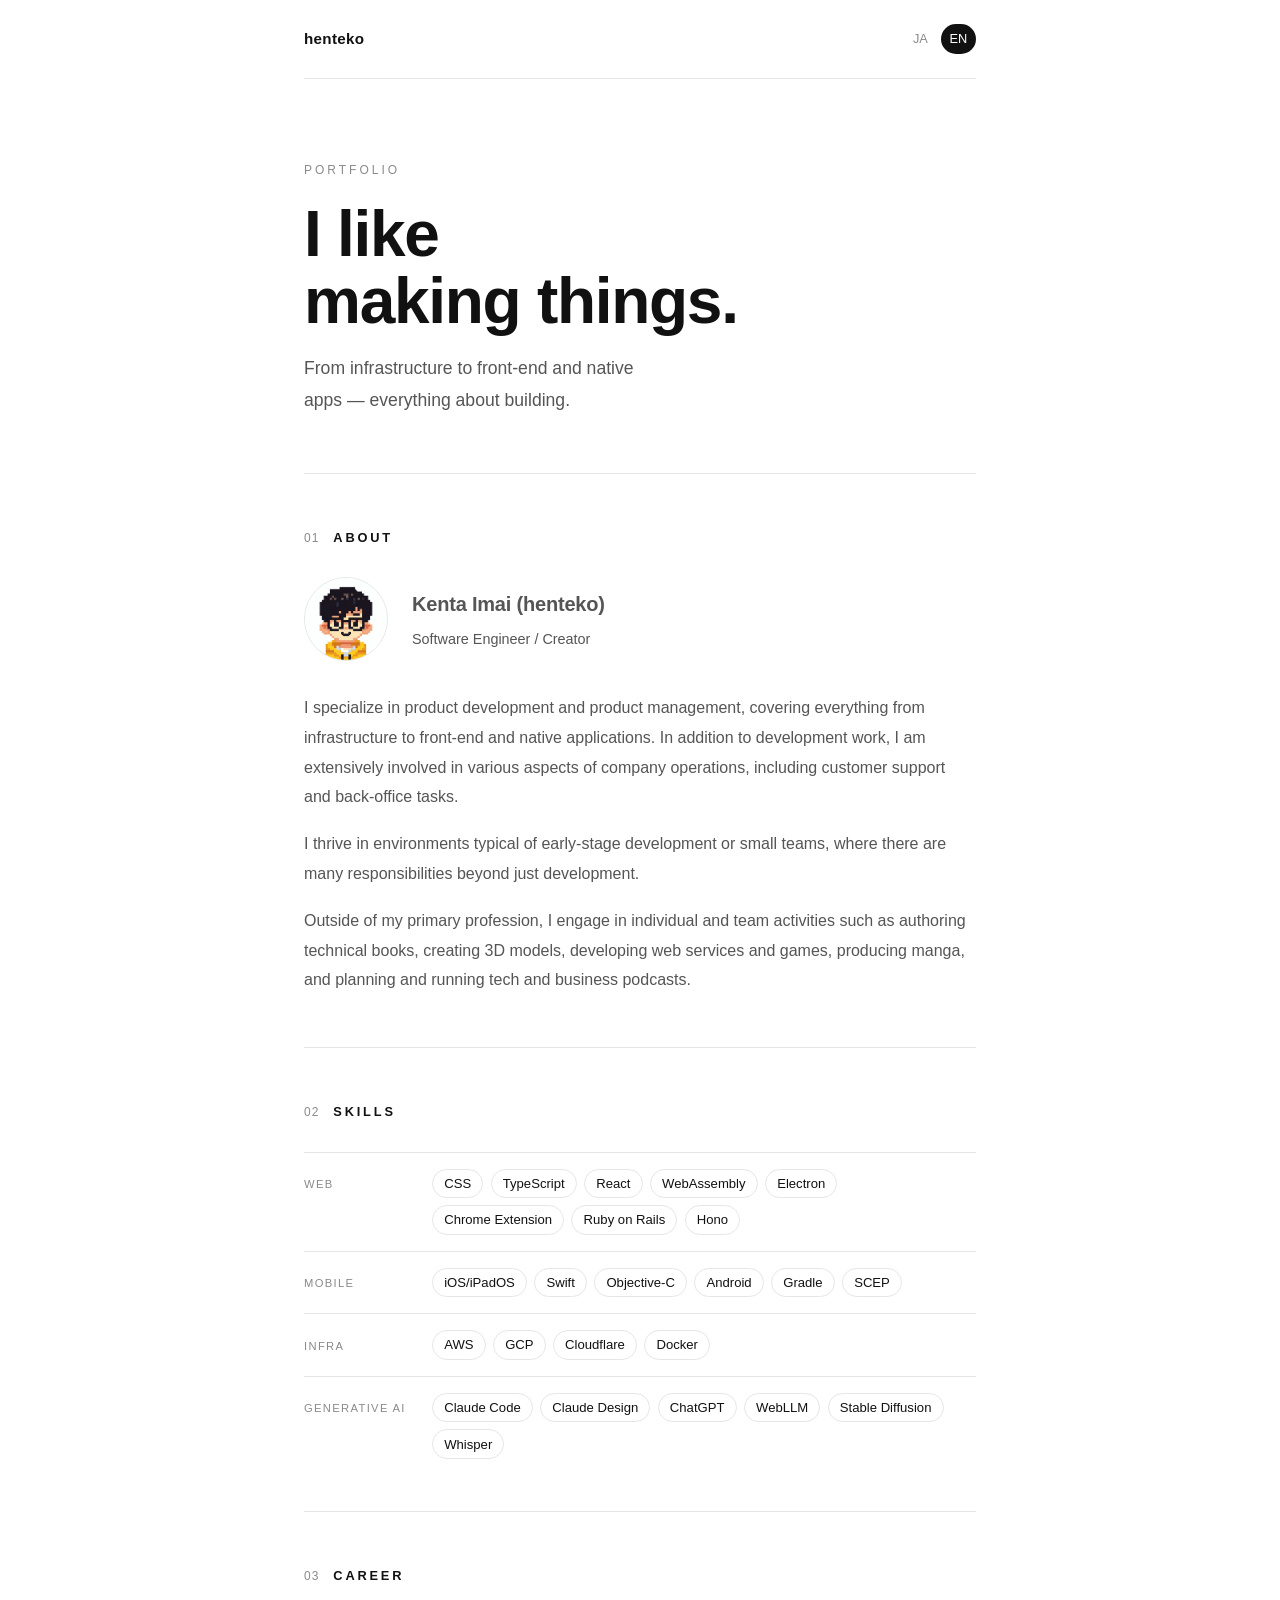
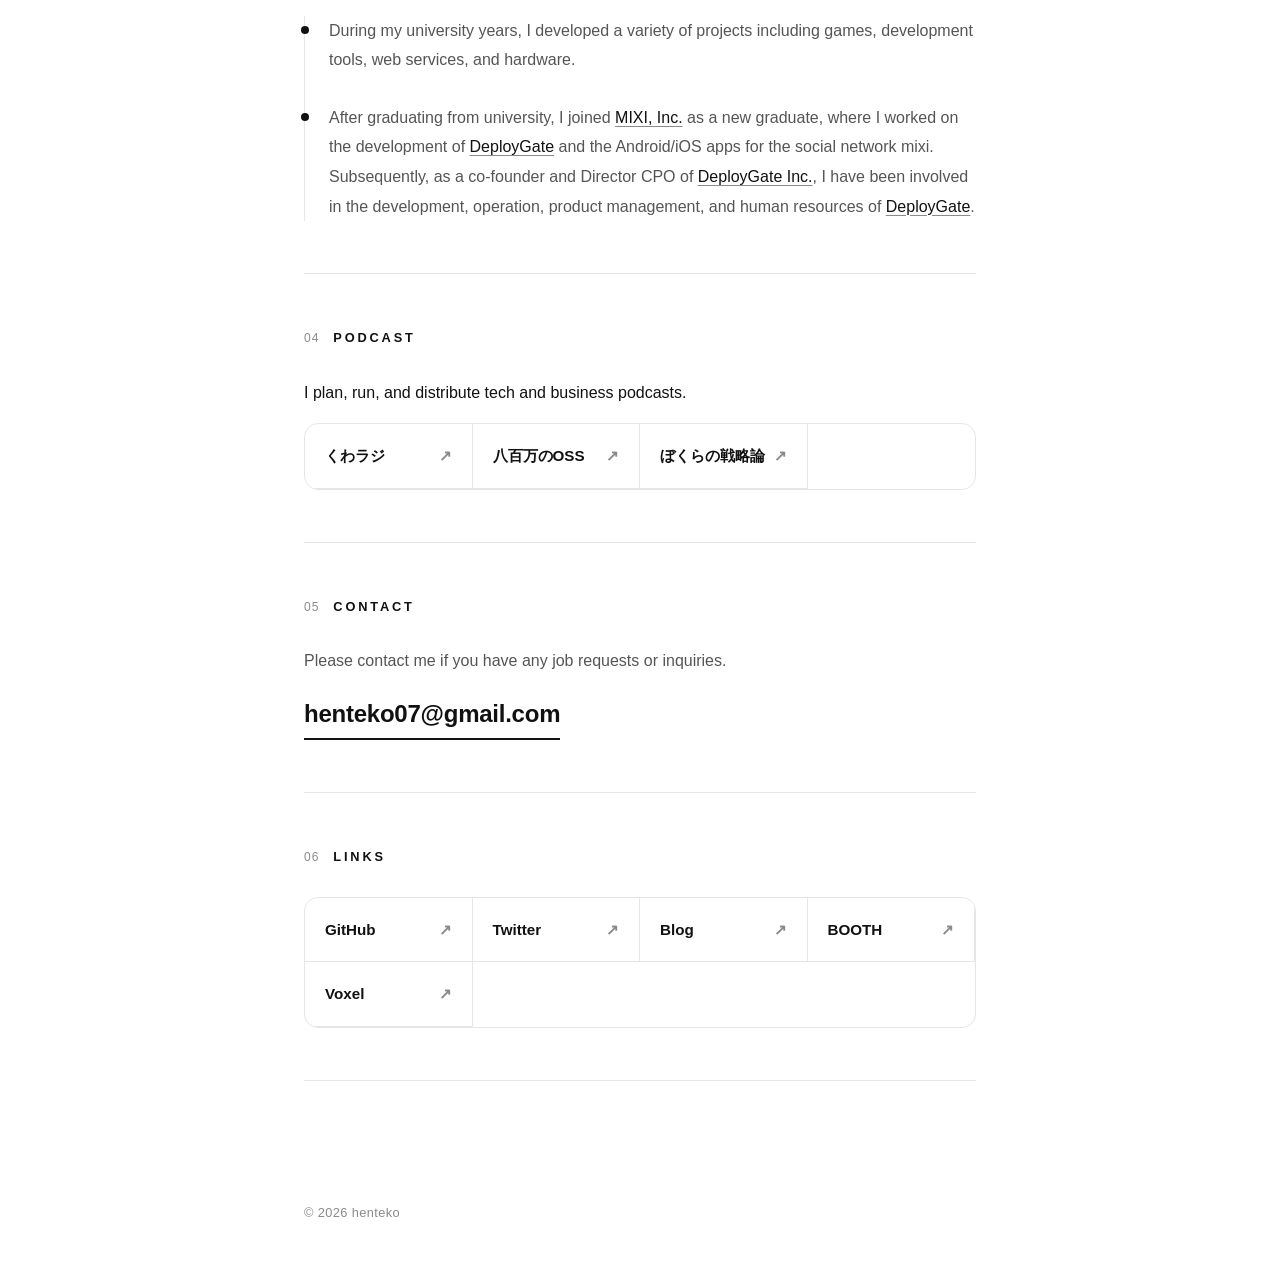
==== commit 5dbccca7: "podcastを追加" ====
--- a/en/index.html
+++ b/en/index.html
@@ -43,7 +43,7 @@
         </div>
         <p>I specialize in product development and product management, covering everything from infrastructure to front-end and native applications. In addition to development work, I am extensively involved in various aspects of company operations, including customer support and back-office tasks.</p>
         <p>I thrive in environments typical of early-stage development or small teams, where there are many responsibilities beyond just development.</p>
-        <p>Outside of my primary profession, I engage in individual and team activities such as authoring technical books, creating 3D models, developing web services and games, and producing manga.</p>
+        <p>Outside of my primary profession, I engage in individual and team activities such as authoring technical books, creating 3D models, developing web services and games, producing manga, and planning and running tech and business podcasts.</p>
       </section>
 
       <section class="skills">
@@ -79,6 +79,7 @@
           <span class="label">Infra</span>
           <div class="tags">
             <span>AWS</span>
+            <span>GCP</span>
             <span>Cloudflare</span>
             <span>Docker</span>
           </div>
@@ -86,6 +87,8 @@
         <div class="skill-group">
           <span class="label">Generative AI</span>
           <div class="tags">
+            <span>Claude Code</span>
+            <span>Claude Design</span>
             <span>ChatGPT</span>
             <span>WebLLM</span>
             <span>Stable Diffusion</span>
@@ -107,9 +110,22 @@
         </div>
       </section>
 
+      <section class="podcast">
+        <div class="section-head">
+          <span class="idx">04</span>
+          <h2>Podcast</h2>
+        </div>
+        <p>I plan, run, and distribute tech and business podcasts.</p>
+        <nav class="links">
+          <a href="https://kuwa-raji.henteko07.com/" target="_blank" rel="noopener">くわラジ <span class="arrow">↗</span></a>
+          <a href="https://yaoyorozu-oss.henteko07.com/" target="_blank" rel="noopener">八百万のOSS <span class="arrow">↗</span></a>
+          <a href="https://open.spotify.com/show/5vXOMdLUviA9dGrWXy79cF" target="_blank" rel="noopener">ぼくらの戦略論 <span class="arrow">↗</span></a>
+        </nav>
+      </section>
+
       <section class="contact">
         <div class="section-head">
-          <span class="idx">04</span>
+          <span class="idx">05</span>
           <h2>Contact</h2>
         </div>
         <p>Please contact me if you have any job requests or inquiries.</p>
@@ -118,7 +134,7 @@
 
       <section class="links-section">
         <div class="section-head">
-          <span class="idx">05</span>
+          <span class="idx">06</span>
           <h2>Links</h2>
         </div>
         <nav class="links">
